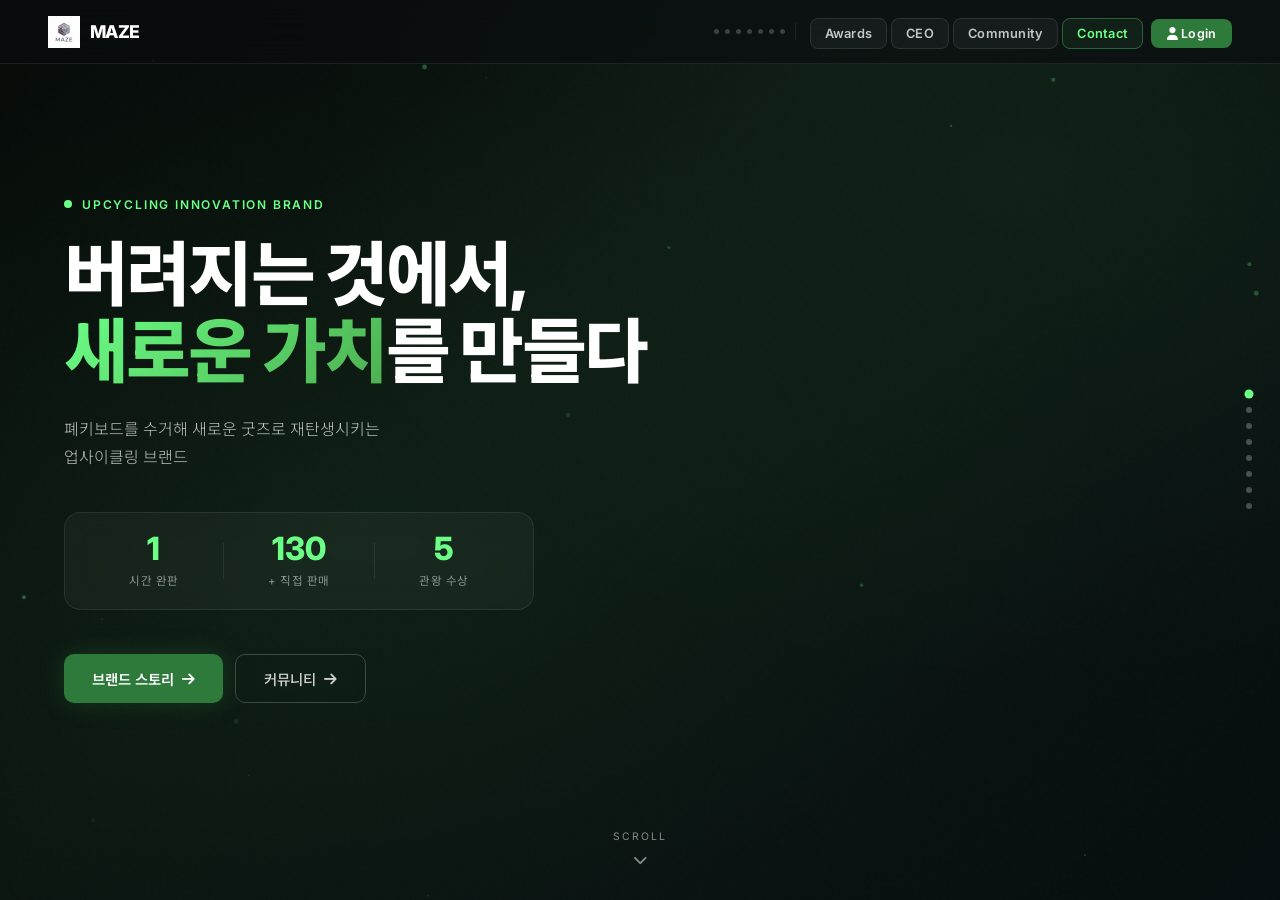
==== index.html @ 9b314247 "Add files via upload" ====
<!DOCTYPE html>
<html lang="ko">
<head>
<meta charset="UTF-8"/>
<meta name="viewport" content="width=device-width, initial-scale=1.0"/>
<title>MAZE — 버려지는 것에서, 새로운 가치를 만들다</title>
<meta name="description" content="폐키보드 업사이클링으로 새로운 가치를 만드는 기업 MAZE"/>
<link href="https://fonts.googleapis.com/css2?family=Inter:wght@200;300;400;500;600;700;800;900&family=Noto+Sans+KR:wght@200;300;400;500;600;700;800&display=swap" rel="stylesheet"/>
<link rel="stylesheet" href="https://cdn.jsdelivr.net/npm/@fortawesome/fontawesome-free@6.4.0/css/all.min.css"/>
<link rel="stylesheet" href="css/style.css"/>
</head>
<body>

<!-- ── NAV ── -->
<nav id="nav">
  <a href="index.html" class="nav-logo">
    <img src="images/logo.png" alt="MAZE"/>
    <span>MAZE</span>
  </a>
  <div class="nav-right">
    <!-- 숨김 슬라이드 도트 (인디케이터만 사용) -->
    <nav class="nav-hidden-slides" aria-label="슬라이드 바로가기">
      <a href="#" data-slide="0" class="nav-dot-link" title="Home"></a>
      <a href="#" data-slide="1" class="nav-dot-link" title="About"></a>
      <a href="#" data-slide="2" class="nav-dot-link" title="Problem"></a>
      <a href="#" data-slide="3" class="nav-dot-link" title="Solution"></a>
      <a href="#" data-slide="4" class="nav-dot-link" title="Products"></a>
      <a href="#" data-slide="5" class="nav-dot-link" title="Projects"></a>
      <a href="#" data-slide="6" class="nav-dot-link" title="Impact"></a>
    </nav>
    <ul class="nav-links" id="navLinks">
      <li><a href="awards.html" class="nav-btn">Awards</a></li>
      <li><a href="about-ceo.html" class="nav-btn">CEO</a></li>
      <li><a href="community.html" class="nav-btn">Community</a></li>
      <li><a href="#" data-slide="7" class="nav-btn nav-btn-contact">Contact</a></li>
      <li><a href="login.html" class="nav-login" id="navLoginBtn"><i class="fas fa-user"></i> <span id="navLoginText">Login</span></a></li>
    </ul>
    <button class="hamburger" id="hamburger" aria-label="메뉴">
      <span></span><span></span><span></span>
    </button>
  </div>
</nav>

<!-- ── SLIDE INDICATOR ── -->
<div class="slide-indicator" id="slideIndicator"></div>

<!-- ── FULLPAGE WRAPPER ── -->
<div id="fullpage">

  <!-- SLIDE 0: HERO -->
  <section class="slide" id="slide-0" data-index="0">
    <div class="slide-bg slide-bg-hero">
      <div class="hero-grain"></div>
      <div class="hero-gradient"></div>
      <canvas id="heroCanvas"></canvas>
    </div>
    <div class="slide-content hero-content">
      <div class="hero-eyebrow" data-anim="fadeUp" data-delay="0">
        <span class="dot-green"></span>
        <span>Upcycling Innovation Brand</span>
      </div>
      <h1 class="hero-title" data-anim="fadeUp" data-delay="150">
        버려지는 것에서,<br/>
        <em>새로운 가치</em>를 만들다
      </h1>
      <p class="hero-sub" data-anim="fadeUp" data-delay="300">
        폐키보드를 수거해 새로운 굿즈로 재탄생시키는<br class="pc-only"/>
        업사이클링 브랜드
      </p>
      <div class="hero-metrics" data-anim="fadeUp" data-delay="450">
        <div class="metric"><strong class="count-num" data-target="1">0</strong><small>시간 완판</small></div>
        <div class="metric-div"></div>
        <div class="metric"><strong class="count-num" data-target="130">0</strong><small>+ 직접 판매</small></div>
        <div class="metric-div"></div>
        <div class="metric"><strong class="count-num" data-target="5">0</strong><small>관왕 수상</small></div>
      </div>
      <div class="hero-cta" data-anim="fadeUp" data-delay="600">
        <button class="btn-primary" onclick="goSlide(1)">브랜드 스토리 <i class="fas fa-arrow-right"></i></button>
        <a href="community.html" class="btn-ghost">커뮤니티 <i class="fas fa-arrow-right"></i></a>
      </div>
    </div>
    <div class="scroll-hint" onclick="goSlide(1)">
      <span>Scroll</span>
      <div class="scroll-arrow"><i class="fas fa-chevron-down"></i></div>
    </div>
  </section>

  <!-- SLIDE 1: ABOUT -->
  <section class="slide" id="slide-1" data-index="1">
    <div class="slide-bg about-bg"></div>
    <div class="slide-content about-layout">
      <div class="about-left" data-anim="slideRight">
        <span class="label-tag">About MAZE</span>
        <h2>업사이클링으로<br/>세상을 바꾸다</h2>
        <p>메이즈는 지역에서 버려지는 자원을 수거하여<br/>
        새로운 제품으로 재탄생시키는 업사이클링 기업입니다.<br/><br/>
        단순한 재활용을 넘어, <strong>아이디어 → 제품 → 판매 → 사회적 가치</strong>로<br/>
        이어지는 순환 구조를 실현합니다.</p>
        <div class="about-tags">
          <span><i class="fas fa-recycle"></i> 업사이클링</span>
          <span><i class="fas fa-leaf"></i> ESG 경영</span>
          <span><i class="fas fa-heart"></i> 사회적 가치</span>
        </div>
        <div class="about-philosophy">
          <i class="fas fa-quote-left"></i>
          <p>"아이디어가 작더라도,<br/>세상에 가치가 있다면 반드시 만들어낸다"</p>
        </div>
      </div>
      <div class="about-right" data-anim="slideLeft">
        <div class="about-journey">
          <div class="journey-step active">
            <div class="js-num">01</div>
            <div class="js-body">
              <h4>수거</h4>
              <p>전북 지역 폐키보드 무상 수거</p>
            </div>
          </div>
          <div class="journey-line"></div>
          <div class="journey-step">
            <div class="js-num">02</div>
            <div class="js-body">
              <h4>업사이클링</h4>
              <p>분해·세척·재조립으로 굿즈 제작</p>
            </div>
          </div>
          <div class="journey-line"></div>
          <div class="journey-step">
            <div class="js-num">03</div>
            <div class="js-body">
              <h4>판매·기부</h4>
              <p>판매 후 수익 일부 사회 환원</p>
            </div>
          </div>
          <div class="journey-line"></div>
          <div class="journey-step">
            <div class="js-num">04</div>
            <div class="js-body">
              <h4>나눔·순환</h4>
              <p>수익의 사회 환원 및 재투자</p>
            </div>
          </div>
        </div>
      </div>
    </div>
  </section>

  <!-- SLIDE 2: PROBLEM -->
  <section class="slide" id="slide-2" data-index="2">
    <div class="slide-bg problem-bg"></div>
    <div class="slide-content problem-layout">
      <div class="problem-header" data-anim="fadeUp">
        <span class="label-tag label-red">Problem</span>
        <h2>우리가 외면했던<br/>전자폐기물 문제</h2>
      </div>
      <div class="problem-cards" data-anim="fadeUp" data-delay="200">
        <div class="prob-card">
          <div class="prob-icon"><i class="fas fa-globe-asia"></i></div>
          <div class="prob-num">
            <span class="count-num" data-target="16" data-suffix="kg">0</span>
          </div>
          <h4>한국 1인당 전자폐기물</h4>
          <p>세계 평균 7.3kg을 <strong>2배 이상</strong> 초과하는 한국의 전자폐기물 배출량</p>
        </div>
        <div class="prob-card">
          <div class="prob-icon"><i class="fas fa-keyboard"></i></div>
          <div class="prob-num">
            <span class="count-num" data-target="95" data-suffix="%">0</span>
          </div>
          <h4>키보드 전량 폐기율</h4>
          <p>일부 키 불량만으로도 <strong>전체 키보드</strong>를 버리는 소비 패턴</p>
        </div>
        <div class="prob-card">
          <div class="prob-icon"><i class="fas fa-layer-group"></i></div>
          <div class="prob-num">
            <span>4+</span>
          </div>
          <h4>복합 소재 분리불가</h4>
          <p>기판·몸체·키캡·스위치 등 <strong>4종 이상 혼합 소재</strong>로 분리배출 불가능</p>
        </div>
        <div class="prob-card">
          <div class="prob-icon"><i class="fas fa-fire"></i></div>
          <div class="prob-num">
            <span>매립·소각</span>
          </div>
          <h4>환경오염 직결</h4>
          <p>일반 쓰레기로 분류된 전자폐기물의 <strong>중금속·유해물질</strong> 방출</p>
        </div>
      </div>
    </div>
  </section>

  <!-- SLIDE 3: SOLUTION -->
  <section class="slide" id="slide-3" data-index="3">
    <div class="slide-bg solution-bg"></div>
    <div class="slide-content solution-layout">
      <div class="sol-left" data-anim="slideRight">
        <span class="label-tag">Solution</span>
        <h2>폐기물을<br/>굿즈로, 가치로</h2>
        <p>MAZE는 버려진 키보드의 스위치(축)를 직접 수거·분해·세척하여<br/>
        <strong>키캡 키링</strong>으로 재탄생시킵니다.<br/><br/>
        누를 때마다 녹색 빛이 들어오는 이 작은 키링 하나에,<br/>
        환경을 생각하는 마음이 담겨 있습니다.</p>
        <div class="sol-flow">
          <div class="sf-step"><i class="fas fa-box-open"></i><span>수거</span></div>
          <div class="sf-arrow"><i class="fas fa-long-arrow-alt-right"></i></div>
          <div class="sf-step"><i class="fas fa-tools"></i><span>가공</span></div>
          <div class="sf-arrow"><i class="fas fa-long-arrow-alt-right"></i></div>
          <div class="sf-step"><i class="fas fa-star"></i><span>제품화</span></div>
          <div class="sf-arrow"><i class="fas fa-long-arrow-alt-right"></i></div>
          <div class="sf-step"><i class="fas fa-heart"></i><span>가치 창출</span></div>
        </div>
      </div>
      <div class="sol-right" data-anim="slideLeft">
        <div class="sol-image-wrap">
          <img src="images/click-to-green.jpg" alt="Click to Green 키캡 키링"/>
          <div class="sol-badge">
            <i class="fas fa-recycle"></i>
            <span>Waste → Value</span>
          </div>
        </div>
      </div>
    </div>
  </section>

  <!-- SLIDE 4: PRODUCTS -->
  <section class="slide" id="slide-4" data-index="4">
    <div class="slide-bg products-bg"></div>
    <div class="slide-content products-layout">
      <div class="prod-header" data-anim="fadeUp">
        <span class="label-tag">Products</span>
        <h2>제품 라인업</h2>
      </div>
      <div class="prod-showcase" data-anim="fadeUp" data-delay="200">
        <div class="prod-main">
          <div class="prod-img-wrap">
            <img src="images/click-to-green.jpg" alt="전북현대 키캡 키링"/>
          </div>
          <div class="prod-info">
            <span class="prod-badge">FLAGSHIP</span>
            <h3>폐키보드 업사이클 키캡 키링</h3>
            <p>전북지역 수거 폐키보드의 스위치를 재활용.<br/>누를 때마다 녹색 LED 발광. 커스터마이징 가능.</p>
            <div class="prod-specs">
              <span><i class="fas fa-check"></i> 실제 폐키보드 소재</span>
              <span><i class="fas fa-check"></i> LED 발광 내장</span>
              <span><i class="fas fa-check"></i> 브랜드 커스텀</span>
            </div>
          </div>
        </div>
        <div class="prod-sub-grid">
          <div class="prod-sub">
            <img src="images/wonrse-keycap.jpg" alt="원광대학교 키캡 키링"/>
            <div class="ps-info">
              <span class="ps-tag">대학 납품</span>
              <h4>원광대 에디션</h4>
              <p>엑스포·페스티벌 답례품</p>
            </div>
          </div>
          <div class="prod-sub coming">
            <div class="coming-icon"><i class="fas fa-plus-circle"></i></div>
            <div class="ps-info">
              <span class="ps-tag ps-dev">준비 중</span>
              <h4>커스텀 굿즈 확장</h4>
              <p>기업·브랜드 맞춤 제작</p>
            </div>
          </div>
        </div>
      </div>
    </div>
  </section>

  <!-- SLIDE 5: PROJECTS -->
  <section class="slide" id="slide-5" data-index="5">
    <div class="slide-bg projects-bg"></div>
    <div class="slide-content projects-layout">
      <div class="proj-left" data-anim="slideRight">
        <span class="label-tag">Projects</span>
        <h2>Green Cycle<br/>Project</h2>
        <p class="proj-collab">전북현대모터스FC × MAZE, 2024</p>
        <p>전주월드컵경기장 팝업스토어 운영.<br/>
        폐키보드를 수거해 전북현대 테마 키캡 키링을 제작,<br/>
        팬과 함께 만든 ESG 프로젝트.</p>
        <div class="proj-results">
          <div class="pr-item">
            <strong>1hr</strong>
            <span>전량 완판</span>
          </div>
          <div class="pr-item">
            <strong>초록우산</strong>
            <span>수익금 전액 기부</span>
          </div>
          <div class="pr-item">
            <strong>Fan+Eco</strong>
            <span>팬 참여형 ESG</span>
          </div>
        </div>
        <div class="proj-news-link">
          <a href="https://www.hyundaimotorgroup.com/ko/news/CONT0000000000208340" target="_blank" rel="noopener noreferrer" class="news-btn">
            <div class="news-btn-icon"><i class="fas fa-newspaper"></i></div>
            <div class="news-btn-text">
              <span class="news-btn-label">현대자동차그룹 공식 뉴스</span>
              <span class="news-btn-title">그린 사이클 프로젝트 보도 자료 →</span>
            </div>
          </a>
        </div>
        <blockquote class="proj-quote">
          "단순 판매를 넘어, 환경·스포츠·지역을 하나로 연결한 순환의 이야기"
        </blockquote>
      </div>
      <div class="proj-right" data-anim="slideLeft">
        <div class="proj-gallery">
          <div class="pg-main">
            <img src="images/green-cycle-poster.jpg" alt="Green Cycle Poster"/>
          </div>
          <div class="pg-sub">
            <img src="images/green-cycle-product.jpg" alt="Green Cycle Product"/>
          </div>
        </div>
      </div>
    </div>
  </section>

  <!-- SLIDE 6: IMPACT -->
  <section class="slide" id="slide-6" data-index="6">
    <div class="slide-bg impact-bg"></div>
    <div class="slide-content impact-layout">
      <div class="impact-header" data-anim="fadeUp">
        <span class="label-tag label-gold">Impact</span>
        <h2>숫자로 증명된<br/>실행력</h2>
      </div>
      <div class="impact-grid" data-anim="fadeUp" data-delay="200">
        <div class="impact-card large">
          <div class="ic-number"><span class="count-num" data-target="1">0</span><sub>hr</sub></div>
          <h4>팝업스토어 완판</h4>
          <p>전주월드컵경기장 오픈 1시간 이내 전량 완판. 강력한 시장 검증.</p>
        </div>
        <div class="impact-card">
          <div class="ic-number"><span class="count-num" data-target="130">0</span><sub>+</sub></div>
          <h4>플리마켓 직판</h4>
          <p>130개 이상 직접 판매로 소비자 반응 검증 완료.</p>
        </div>
        <div class="impact-card">
          <div class="ic-number"><i class="fas fa-child" style="font-size:1.6rem;color:#6bff85"></i></div>
          <h4>초록우산 기부</h4>
          <p>1차 판매 수익금 전액을 초록우산 어린이재단에 기부. 판매 → 나눔 순환 완성.</p>
        </div>
        <div class="impact-card">
          <div class="ic-number"><span class="count-num" data-target="5">0</span><sub>관왕</sub></div>
          <h4>창업 경진대회 수상</h4>
          <p>전북도지사상·AI대상 등 5개 경진대회 수상. 실질적으로 검증된 실행력.</p>
        </div>
        <div class="impact-card wide">
          <div class="ic-number"><i class="fas fa-seedling" style="font-size:1.8rem;color:#6bff85"></i></div>
          <h4>초록우산 기부 완료</h4>
          <p>전북현대 그린 사이클 1차 판매 수익금 전액을 초록우산 어린이재단에 기부. 판매에서 나눔까지 이어지는 순환 완성.</p>
        </div>
      </div>
      <div class="impact-more" data-anim="fadeUp" data-delay="400">
        <a href="awards.html" class="btn-outline-green">전체 수상 내역 보기 <i class="fas fa-arrow-right"></i></a>
      </div>
    </div>
  </section>

  <!-- SLIDE 7: CONTACT -->
  <section class="slide" id="slide-7" data-index="7">
    <div class="slide-bg contact-bg"></div>
    <div class="slide-content contact-layout">
      <div class="contact-left" data-anim="slideRight">
        <span class="label-tag">Contact</span>
        <h2>함께<br/>만들어요</h2>
        <p>협업·제작·납품·투자 문의<br/>모두 환영합니다</p>
        <div class="contact-links">
          <a href="https://www.instagram.com/dydgus_.0802" target="_blank" class="cl-item">
            <i class="fab fa-instagram"></i>
            <span>@dydgus_.0802</span>
          </a>
          <div class="cl-item">
            <i class="fas fa-box"></i>
            <span>기업·기관·대학 납품</span>
          </div>
          <div class="cl-item">
            <i class="fas fa-handshake"></i>
            <span>브랜드 콜라보·ESG 프로젝트</span>
          </div>
        </div>
      </div>
      <div class="contact-right" data-anim="slideLeft">
        <form class="contact-form" id="contactForm">
          <div class="cf-group">
            <input type="text" id="cfName" placeholder=" " required/>
            <label for="cfName">이름 *</label>
          </div>
          <div class="cf-group">
            <input type="tel" id="cfPhone" placeholder=" " required/>
            <label for="cfPhone">연락처 *</label>
          </div>
          <div class="cf-group">
            <select id="cfType">
              <option value="">문의 유형 선택</option>
              <option>협업 제안</option>
              <option>납품/제작 문의</option>
              <option>커스텀 주문</option>
              <option>투자/파트너십</option>
              <option>기타</option>
            </select>
          </div>
          <div class="cf-group">
            <textarea id="cfMsg" rows="4" placeholder=" " required></textarea>
            <label for="cfMsg">문의 내용 *</label>
          </div>
          <button type="submit" class="btn-primary w-full">
            <i class="fas fa-paper-plane"></i> 문의 보내기
          </button>
          <div id="cfResult"></div>
        </form>
      </div>
    </div>
    <footer class="slide-footer">
      <span>© 2025 MAZE. All rights reserved.</span>
      <div class="footer-nav">
        <a href="awards.html">Awards</a>
        <a href="about-ceo.html">CEO</a>
        <a href="community.html">Community</a>
      </div>
    </footer>
  </section>

</div><!-- /fullpage -->

<!-- ── MOBILE MENU OVERLAY ── -->
<div class="mobile-menu-overlay" id="mobileOverlay">
  <button class="overlay-close" id="overlayClose"><i class="fas fa-times"></i></button>
  <ul>
    <!-- 간단 슬라이드 이동 (Mobile 전용, 작은 폰트) -->
    <li class="mob-slide-group">
      <a href="#" data-slide="0" class="mob-slide-link">Home</a>
      <a href="#" data-slide="1" class="mob-slide-link">About</a>
      <a href="#" data-slide="2" class="mob-slide-link">Problem</a>
      <a href="#" data-slide="3" class="mob-slide-link">Solution</a>
      <a href="#" data-slide="4" class="mob-slide-link">Products</a>
      <a href="#" data-slide="5" class="mob-slide-link">Projects</a>
      <a href="#" data-slide="6" class="mob-slide-link">Impact</a>
    </li>
    <li class="mob-divider"></li>
    <li><a href="awards.html">Awards</a></li>
    <li><a href="about-ceo.html">CEO</a></li>
    <li><a href="community.html">Community</a></li>
    <li><a href="#" data-slide="7">Contact</a></li>
    <li><a href="login.html" class="mob-login"><i class="fas fa-user"></i> <span id="mobLoginText">Login</span></a></li>
  </ul>
</div>

<script src="js/main.js"></script>
</body>
</html>
---- css/style.css ----
/* ============================================================
   MAZE — Global Stylesheet  (Fullpage + Premium Design)
   ============================================================ */

/* ── RESET ── */
*,*::before,*::after{box-sizing:border-box;margin:0;padding:0}
html,body{width:100%;height:100%;overflow:hidden}
body{font-family:'Inter','Noto Sans KR',sans-serif;background:#0a0c0f;color:#fff;-webkit-font-smoothing:antialiased}
img{max-width:100%;height:auto;display:block}
a{text-decoration:none;color:inherit}
ul{list-style:none}
button{cursor:pointer;font-family:inherit;border:none;background:none}
input,select,textarea{font-family:inherit}
::-webkit-scrollbar{width:4px}
::-webkit-scrollbar-thumb{background:#2d7a3a;border-radius:2px}

/* ── CSS VARIABLES ── */
:root{
  --g1:#2d7a3a;
  --g2:#4caf50;
  --gn:#6bff85;
  --dark:#0a0c0f;
  --dark2:#111318;
  --dark3:#161a22;
  --border:rgba(255,255,255,0.08);
  --text-dim:rgba(255,255,255,0.5);
  --text-mid:rgba(255,255,255,0.75);
  --easing:cubic-bezier(0.77,0,0.175,1);
  --ease-out:cubic-bezier(0.16,1,0.3,1);
}

/* ============================================================
   FULLPAGE SYSTEM
   ============================================================ */
#fullpage{
  width:100%;
  height:100vh;
  overflow-y:scroll;
  overflow-x:hidden;
  scroll-snap-type:y mandatory;
  -webkit-overflow-scrolling:touch;
}

/* 모바일에서는 스냅 해제 */
@media(max-width:768px){
  html,body{overflow:auto}
  #fullpage{
    overflow-y:auto;
    scroll-snap-type:none;
    height:auto;
  }
}

.slide{
  position:relative;
  width:100%;
  height:100vh;
  min-height:600px;
  display:flex;
  align-items:center;
  justify-content:center;
  overflow:hidden;
  scroll-snap-align:start;
  scroll-snap-stop:always;
}

@media(max-width:768px){
  .slide{
    height:auto;
    min-height:100vh;
    scroll-snap-align:none;
    padding:100px 0 60px;
  }
}

/* ── SLIDE BG ── */
.slide-bg{position:absolute;inset:0;z-index:0}
.slide-bg-hero{background:linear-gradient(135deg,#050a07 0%,#0a1410 40%,#060d10 100%)}
.about-bg{background:linear-gradient(160deg,#080b08 0%,#0d1610 60%,#080c10 100%)}
.problem-bg{background:linear-gradient(140deg,#0c0808 0%,#0f0c0c 50%,#0a0808 100%)}
.solution-bg{background:linear-gradient(150deg,#050f08 0%,#0a1a10 60%,#070f0c 100%)}
.products-bg{background:linear-gradient(135deg,#080c10 0%,#0d1218 60%,#080c10 100%)}
.projects-bg{background:linear-gradient(145deg,#060a06 0%,#0a1208 50%,#060a0e 100%)}
.impact-bg{background:linear-gradient(135deg,#080808 0%,#0f100a 50%,#080808 100%)}
.contact-bg{background:linear-gradient(150deg,#050808 0%,#080d0a 50%,#050808 100%)}

/* ── SLIDE CONTENT ── */
.slide-content{
  position:relative;
  z-index:2;
  width:100%;
  max-width:1280px;
  padding:0 64px;
  margin:0 auto;
}

@media(max-width:1024px){.slide-content{padding:0 40px}}
@media(max-width:768px){.slide-content{padding:0 24px}}

/* ============================================================
   NAV
   ============================================================ */
#nav{
  position:fixed;top:0;left:0;right:0;z-index:1000;
  height:64px;
  display:flex;align-items:center;justify-content:space-between;
  padding:0 48px;
  background:rgba(10,12,15,0.6);
  backdrop-filter:blur(20px);
  border-bottom:1px solid var(--border);
  transition:background .3s ease;
}
#nav.scrolled{background:rgba(10,12,15,0.92)}

.nav-logo{
  display:flex;align-items:center;gap:10px;
  font-size:1.1rem;font-weight:800;letter-spacing:-0.03em;color:#fff;
  flex-shrink:0;
}
.nav-logo img{width:32px;height:32px;object-fit:contain}

.nav-right{display:flex;align-items:center;gap:10px}

/* ── 숨김 슬라이드 도트 네비 (Home~Impact) ── */
.nav-hidden-slides{
  display:flex;align-items:center;gap:6px;
  padding:6px 10px;
  border-right:1px solid rgba(255,255,255,0.08);
  margin-right:4px;
}
.nav-dot-link{
  display:block;width:5px;height:5px;
  border-radius:50%;
  background:rgba(255,255,255,0.2);
  transition:background .25s,transform .25s;
  flex-shrink:0;
}
.nav-dot-link:hover{background:rgba(107,255,133,0.7);transform:scale(1.5)}
.nav-dot-link.active{background:#6bff85;transform:scale(1.4)}

/* ── 메인 네비 링크 리스트 ── */
.nav-links{
  display:flex;align-items:center;gap:4px;
}
.nav-links li a{
  font-size:0.78rem;font-weight:500;color:var(--text-dim);
  padding:6px 12px;border-radius:6px;
  transition:color .2s,background .2s;
  white-space:nowrap;letter-spacing:0.01em;
}
.nav-links li a:hover,.nav-links li a.active{color:#fff;background:rgba(255,255,255,0.06)}

/* ── Awards · CEO · Community · Contact 주요 버튼 ── */
.nav-links li a.nav-btn{
  font-size:0.8rem;font-weight:600;
  color:rgba(255,255,255,0.75);
  padding:7px 14px;
  border:1px solid rgba(255,255,255,0.1);
  border-radius:8px;
  background:rgba(255,255,255,0.04);
  transition:color .2s,background .2s,border-color .2s,box-shadow .2s;
  letter-spacing:0.02em;
}
.nav-links li a.nav-btn:hover{
  color:#fff;
  background:rgba(255,255,255,0.09);
  border-color:rgba(255,255,255,0.22);
  box-shadow:0 2px 12px rgba(0,0,0,0.3);
}
.nav-links li a.nav-btn.active{
  color:#6bff85;
  border-color:rgba(107,255,133,0.35);
  background:rgba(107,255,133,0.07);
}
/* Contact는 강조색 */
.nav-links li a.nav-btn-contact{
  color:#6bff85;
  border-color:rgba(107,255,133,0.3);
  background:rgba(107,255,133,0.06);
}
.nav-links li a.nav-btn-contact:hover{
  background:rgba(107,255,133,0.14);
  border-color:rgba(107,255,133,0.55);
  box-shadow:0 0 16px rgba(107,255,133,0.15);
}

/* ── Login 버튼 ── */
.nav-links li a.nav-login{
  background:var(--g1);color:#fff;font-weight:600;
  padding:7px 16px;border-radius:8px;margin-left:4px;
  border:none;
}
.nav-links li a.nav-login:hover{background:#246130;box-shadow:0 4px 14px rgba(45,122,58,0.4)}

.hamburger{
  display:none;flex-direction:column;gap:5px;padding:8px;
}
.hamburger span{display:block;width:22px;height:1.5px;background:#fff;border-radius:2px;transition:.3s}

@media(max-width:1100px){
  .nav-links{display:none}
  .nav-hidden-slides{display:none}
  .hamburger{display:flex}
  #nav{padding:0 24px}
}

/* ── MOBILE OVERLAY ── */
.mobile-menu-overlay{
  position:fixed;inset:0;z-index:2000;
  background:rgba(10,12,15,0.98);
  backdrop-filter:blur(24px);
  display:flex;align-items:center;justify-content:center;
  opacity:0;pointer-events:none;
  transition:opacity .4s var(--ease-out);
}
.mobile-menu-overlay.open{opacity:1;pointer-events:all}
.mobile-menu-overlay ul{display:flex;flex-direction:column;gap:6px;text-align:center}

/* 주요 메뉴 항목 (Awards/CEO/Community/Contact) */
.mobile-menu-overlay li a{
  font-size:1.35rem;font-weight:700;color:var(--text-mid);
  padding:12px 40px;border-radius:12px;display:block;
  transition:color .2s,background .2s;
}
.mobile-menu-overlay li a:hover{color:#fff;background:rgba(255,255,255,0.06)}
.mobile-menu-overlay .mob-login{color:var(--gn)!important}

/* 숨김 슬라이드 그룹 (Home~Impact, 작게 평소형) */
.mob-slide-group{
  display:flex!important;
  flex-direction:row!important;
  flex-wrap:wrap;
  gap:6px;
  justify-content:center;
  padding:10px 20px;
  border-bottom:1px solid rgba(255,255,255,0.07);
  margin-bottom:4px;
}
.mob-slide-link{
  font-size:0.72rem!important;
  font-weight:500!important;
  color:rgba(255,255,255,0.35)!important;
  padding:5px 12px!important;
  border-radius:100px!important;
  border:1px solid rgba(255,255,255,0.08)!important;
  background:rgba(255,255,255,0.03)!important;
  transition:color .2s,background .2s!important;
}
.mob-slide-link:hover,.mob-slide-link.active{
  color:rgba(255,255,255,0.7)!important;
  background:rgba(255,255,255,0.07)!important;
}
.mob-divider{
  height:1px;
  background:rgba(255,255,255,0.06);
  margin:4px 20px;
}
.overlay-close{
  position:absolute;top:24px;right:24px;
  color:#fff;font-size:1.4rem;opacity:0.6;
}
.overlay-close:hover{opacity:1}

/* ============================================================
   SLIDE INDICATOR
   ============================================================ */
.slide-indicator{
  position:fixed;right:28px;top:50%;transform:translateY(-50%);
  z-index:500;
  display:flex;flex-direction:column;gap:10px;
}
.si-dot{
  width:6px;height:6px;border-radius:50%;
  background:rgba(255,255,255,0.25);
  cursor:pointer;
  transition:background .3s,transform .3s;
}
.si-dot.active{background:var(--gn);transform:scale(1.5)}

@media(max-width:768px){.slide-indicator{display:none}}

/* ============================================================
   COMMON COMPONENTS
   ============================================================ */
.label-tag{
  display:inline-block;
  font-size:0.68rem;font-weight:700;letter-spacing:0.2em;text-transform:uppercase;
  color:var(--gn);
  border:1px solid rgba(107,255,133,0.3);
  padding:5px 14px;border-radius:100px;
  margin-bottom:20px;
}
.label-red{color:#ff6b6b;border-color:rgba(255,107,107,0.3)}
.label-gold{color:#fbbf24;border-color:rgba(251,191,36,0.3)}

.btn-primary{
  display:inline-flex;align-items:center;gap:8px;
  background:var(--g1);color:#fff;
  padding:14px 28px;border-radius:10px;
  font-weight:600;font-size:0.9rem;
  transition:background .3s,transform .3s,box-shadow .3s;
  box-shadow:0 0 24px rgba(45,122,58,0.3);
}
.btn-primary:hover{background:#246130;transform:translateY(-2px);box-shadow:0 8px 32px rgba(45,122,58,0.4)}

.btn-ghost{
  display:inline-flex;align-items:center;gap:8px;
  border:1px solid rgba(255,255,255,0.2);color:rgba(255,255,255,0.8);
  padding:13px 28px;border-radius:10px;
  font-weight:500;font-size:0.9rem;
  transition:border-color .3s,color .3s,transform .3s;
  backdrop-filter:blur(4px);
}
.btn-ghost:hover{border-color:var(--gn);color:var(--gn);transform:translateY(-2px)}

.btn-outline-green{
  display:inline-flex;align-items:center;gap:8px;
  border:1px solid var(--g1);color:var(--gn);
  padding:12px 24px;border-radius:10px;
  font-weight:600;font-size:0.85rem;
  transition:background .3s,transform .3s;
}
.btn-outline-green:hover{background:rgba(45,122,58,0.15);transform:translateY(-2px)}

.w-full{width:100%;justify-content:center}

/* ── ANIMATION CLASSES ── */
[data-anim]{opacity:0;transition:opacity .8s var(--ease-out),transform .8s var(--ease-out)}
[data-anim="fadeUp"]{transform:translateY(40px)}
[data-anim="slideRight"]{transform:translateX(-50px)}
[data-anim="slideLeft"]{transform:translateX(50px)}
[data-anim].animated{opacity:1;transform:none}

.pc-only{display:none}
@media(min-width:769px){.pc-only{display:inline}}

/* ============================================================
   SLIDE 0 — HERO
   ============================================================ */
#heroCanvas{position:absolute;inset:0;width:100%;height:100%;opacity:0.5}
.hero-grain{
  position:absolute;inset:0;
  background-image:url("data:image/svg+xml,%3Csvg viewBox='0 0 256 256' xmlns='http://www.w3.org/2000/svg'%3E%3Cfilter id='noise'%3E%3CfeTurbulence type='fractalNoise' baseFrequency='0.9' numOctaves='4' stitchTiles='stitch'/%3E%3C/filter%3E%3Crect width='100%25' height='100%25' filter='url(%23noise)' opacity='0.04'/%3E%3C/svg%3E");
  opacity:0.4;pointer-events:none;
}
.hero-gradient{
  position:absolute;inset:0;
  background:radial-gradient(ellipse at 30% 60%,rgba(45,122,58,0.12) 0%,transparent 60%),
             radial-gradient(ellipse at 80% 20%,rgba(107,255,133,0.06) 0%,transparent 50%);
}

.hero-content{
  display:flex;flex-direction:column;
  align-items:flex-start;
  padding-top:0;
}

.hero-eyebrow{
  display:flex;align-items:center;gap:10px;
  font-size:0.75rem;font-weight:600;letter-spacing:0.15em;text-transform:uppercase;
  color:var(--gn);margin-bottom:24px;
}
.dot-green{
  width:8px;height:8px;border-radius:50%;background:var(--gn);
  animation:pulse 2s ease infinite;
}
@keyframes pulse{0%,100%{box-shadow:0 0 0 0 rgba(107,255,133,0.5)}50%{box-shadow:0 0 0 8px rgba(107,255,133,0)}}

.hero-title{
  font-size:clamp(2.8rem,5.5vw,5rem);
  font-weight:800;
  line-height:1.1;
  letter-spacing:-0.04em;
  margin-bottom:24px;
  color:#fff;
}
.hero-title em{
  font-style:normal;
  background:linear-gradient(135deg,#6bff85,#4caf50);
  -webkit-background-clip:text;-webkit-text-fill-color:transparent;background-clip:text;
}

.hero-sub{
  font-size:1rem;color:var(--text-mid);
  line-height:1.8;margin-bottom:40px;
  font-weight:300;
}

.hero-metrics{
  display:flex;align-items:center;gap:0;
  margin-bottom:44px;
  background:rgba(255,255,255,0.04);
  border:1px solid var(--border);
  border-radius:16px;padding:20px 36px;
  backdrop-filter:blur(12px);
  flex-wrap:wrap;gap:16px;
}
.metric{text-align:center;padding:0 28px}
.metric strong{
  display:block;font-size:2rem;font-weight:800;
  color:var(--gn);line-height:1;margin-bottom:4px;
}
.metric small{font-size:0.72rem;color:var(--text-dim);letter-spacing:0.05em}
.metric-div{width:1px;height:36px;background:var(--border)}

.hero-cta{display:flex;gap:12px;flex-wrap:wrap}

.scroll-hint{
  position:absolute;bottom:32px;left:50%;transform:translateX(-50%);
  text-align:center;cursor:pointer;
  color:var(--text-dim);
  animation:scrollFloat 2.5s ease-in-out infinite;
}
.scroll-hint span{font-size:0.65rem;letter-spacing:0.2em;text-transform:uppercase;display:block;margin-bottom:8px}
.scroll-arrow{font-size:0.9rem}
@keyframes scrollFloat{0%,100%{transform:translateX(-50%) translateY(0);opacity:0.5}50%{transform:translateX(-50%) translateY(8px);opacity:1}}

/* ============================================================
   SLIDE 1 — ABOUT
   ============================================================ */
.about-layout{
  display:grid;grid-template-columns:1fr 1fr;
  gap:80px;align-items:center;
}
.about-left h2{
  font-size:clamp(2rem,3.5vw,3.2rem);
  font-weight:800;line-height:1.15;letter-spacing:-0.03em;
  margin-bottom:20px;
}
.about-left p{font-size:0.95rem;color:var(--text-mid);line-height:1.85;margin-bottom:28px}
.about-tags{display:flex;gap:10px;flex-wrap:wrap;margin-bottom:28px}
.about-tags span{
  display:inline-flex;align-items:center;gap:6px;
  font-size:0.78rem;font-weight:600;
  padding:7px 16px;border-radius:100px;
  border:1px solid rgba(107,255,133,0.2);
  color:var(--gn);
}
.about-philosophy{
  border-left:2px solid var(--g1);
  padding:16px 20px;background:rgba(45,122,58,0.07);
  border-radius:0 10px 10px 0;
}
.about-philosophy i{color:var(--gn);margin-bottom:8px;opacity:0.6;font-size:1rem}
.about-philosophy p{font-size:0.88rem;color:var(--text-mid);line-height:1.7;font-style:italic}

/* 여정 */
.about-journey{display:flex;flex-direction:column;gap:0}
.journey-step{
  display:flex;gap:20px;align-items:flex-start;
  padding:20px 24px;border-radius:12px;
  transition:.3s;
}
.journey-step.active{background:rgba(45,122,58,0.12);border:1px solid rgba(107,255,133,0.15)}
.js-num{
  font-size:1.5rem;font-weight:800;color:rgba(107,255,133,0.3);
  min-width:40px;line-height:1;
}
.journey-step.active .js-num{color:var(--gn)}
.js-body h4{font-size:0.95rem;font-weight:700;margin-bottom:4px}
.js-body p{font-size:0.82rem;color:var(--text-dim)}
.journey-line{width:1px;height:16px;background:var(--border);margin-left:38px}

/* ============================================================
   SLIDE 2 — PROBLEM
   ============================================================ */
.problem-layout{
  display:flex;flex-direction:column;align-items:center;
  gap:48px;
}
.problem-header{text-align:center}
.problem-header h2{
  font-size:clamp(2rem,3.5vw,3rem);font-weight:800;
  line-height:1.2;letter-spacing:-0.03em;
}
.problem-cards{
  display:grid;grid-template-columns:repeat(4,1fr);gap:20px;
  width:100%;
}
.prob-card{
  background:rgba(255,255,255,0.03);
  border:1px solid rgba(255,107,107,0.12);
  border-radius:16px;padding:28px 22px;
  transition:transform .3s,background .3s,border-color .3s;
  position:relative;overflow:hidden;
}
.prob-card::before{
  content:'';position:absolute;top:0;left:0;right:0;height:2px;
  background:linear-gradient(90deg,#ff6b6b,#ff9a9a);
  opacity:0;transition:opacity .3s;
}
.prob-card:hover{transform:translateY(-6px);background:rgba(255,107,107,0.05);border-color:rgba(255,107,107,0.25)}
.prob-card:hover::before{opacity:1}
.prob-icon{font-size:1.4rem;color:#ff6b6b;margin-bottom:14px}
.prob-num{font-size:2rem;font-weight:800;color:#ff6b6b;margin-bottom:12px;line-height:1}
.prob-card h4{font-size:0.88rem;font-weight:700;margin-bottom:8px}
.prob-card p{font-size:0.78rem;color:var(--text-dim);line-height:1.65}
.prob-card strong{color:#ff9a9a}

/* ============================================================
   SLIDE 3 — SOLUTION
   ============================================================ */
.solution-layout{
  display:grid;grid-template-columns:1fr 1fr;
  gap:80px;align-items:center;
}
.sol-left h2{
  font-size:clamp(2rem,3.5vw,3.2rem);font-weight:800;
  line-height:1.15;letter-spacing:-0.03em;margin-bottom:20px;
}
.sol-left p{font-size:0.95rem;color:var(--text-mid);line-height:1.85;margin-bottom:36px}

.sol-flow{display:flex;align-items:center;gap:8px;flex-wrap:wrap}
.sf-step{
  display:flex;flex-direction:column;align-items:center;gap:6px;
  background:rgba(45,122,58,0.1);border:1px solid rgba(107,255,133,0.15);
  border-radius:10px;padding:12px 16px;
}
.sf-step i{font-size:1rem;color:var(--gn)}
.sf-step span{font-size:0.7rem;font-weight:600;color:var(--text-mid);white-space:nowrap}
.sf-arrow{color:rgba(107,255,133,0.3);font-size:0.8rem}

.sol-image-wrap{position:relative;border-radius:20px;overflow:hidden;box-shadow:0 24px 64px rgba(0,0,0,0.5)}
.sol-image-wrap img{width:100%;height:520px;object-fit:cover}
.sol-badge{
  position:absolute;bottom:20px;left:20px;
  display:inline-flex;align-items:center;gap:8px;
  background:var(--g1);color:#fff;
  padding:10px 18px;border-radius:100px;
  font-size:0.8rem;font-weight:700;
  box-shadow:0 8px 24px rgba(45,122,58,0.4);
}

/* ============================================================
   SLIDE 4 — PRODUCTS
   ============================================================ */
.products-layout{
  display:flex;flex-direction:column;gap:40px;
}
.prod-header{text-align:center}
.prod-header h2{font-size:clamp(1.8rem,3vw,2.8rem);font-weight:800;letter-spacing:-0.03em}

.prod-showcase{
  display:grid;grid-template-columns:1.3fr 1fr;gap:28px;align-items:start;
}
.prod-main{
  background:rgba(255,255,255,0.03);border:1px solid var(--border);
  border-radius:20px;overflow:hidden;
}
.prod-img-wrap img{width:100%;height:280px;object-fit:cover}
.prod-info{padding:28px}
.prod-badge{
  display:inline-block;
  font-size:0.65rem;font-weight:700;letter-spacing:0.15em;
  background:var(--g1);color:#fff;
  padding:4px 12px;border-radius:100px;margin-bottom:12px;
}
.prod-info h3{font-size:1.1rem;font-weight:700;margin-bottom:10px}
.prod-info p{font-size:0.85rem;color:var(--text-dim);line-height:1.7;margin-bottom:16px}
.prod-specs{display:flex;flex-direction:column;gap:6px}
.prod-specs span{font-size:0.78rem;color:var(--text-mid);display:flex;align-items:center;gap:8px}
.prod-specs i{color:var(--gn);font-size:0.72rem}

.prod-sub-grid{display:flex;flex-direction:column;gap:20px}
.prod-sub{
  background:rgba(255,255,255,0.03);border:1px solid var(--border);
  border-radius:16px;overflow:hidden;display:flex;
  transition:transform .3s,border-color .3s;
}
.prod-sub:hover{transform:translateY(-3px);border-color:rgba(107,255,133,0.2)}
.prod-sub img{width:100px;height:90px;object-fit:cover;flex-shrink:0}
.prod-sub.coming{align-items:center;padding:20px}
.coming-icon{
  width:60px;height:60px;background:rgba(255,255,255,0.04);
  border-radius:12px;display:flex;align-items:center;justify-content:center;
  font-size:1.4rem;color:rgba(255,255,255,0.3);flex-shrink:0;margin-right:16px;
}
.ps-info{padding:14px 16px;display:flex;flex-direction:column;justify-content:center;gap:4px}
.ps-tag{
  font-size:0.65rem;font-weight:700;letter-spacing:0.1em;
  background:rgba(45,122,58,0.15);color:var(--gn);
  padding:3px 8px;border-radius:100px;display:inline-block;width:fit-content;
}
.ps-tag.ps-dev{background:rgba(251,191,36,0.1);color:#fbbf24}
.ps-info h4{font-size:0.88rem;font-weight:700}
.ps-info p{font-size:0.75rem;color:var(--text-dim)}

/* ============================================================
   SLIDE 5 — PROJECTS
   ============================================================ */
.projects-layout{
  display:grid;grid-template-columns:1fr 1fr;
  gap:80px;align-items:center;
}
.proj-left h2{
  font-size:clamp(2rem,3.5vw,3.5rem);font-weight:800;
  line-height:1.1;letter-spacing:-0.04em;margin-bottom:8px;
}
.proj-collab{font-size:0.78rem;color:var(--gn);font-weight:600;letter-spacing:0.08em;margin-bottom:16px}
.proj-left p{font-size:0.92rem;color:var(--text-mid);line-height:1.8;margin-bottom:28px}

.proj-results{display:flex;gap:20px;margin-bottom:28px;flex-wrap:wrap}
.pr-item{
  background:rgba(45,122,58,0.1);border:1px solid rgba(107,255,133,0.15);
  border-radius:12px;padding:16px 20px;text-align:center;
  flex:1;min-width:80px;
}
.pr-item strong{display:block;font-size:1.2rem;font-weight:800;color:var(--gn);margin-bottom:4px}
.pr-item span{font-size:0.72rem;color:var(--text-dim)}

/* ── 뉴스 링크 버튼 ── */
.proj-news-link{margin-bottom:20px}
.news-btn{
  display:inline-flex;align-items:center;gap:14px;
  background:rgba(255,255,255,0.04);
  border:1px solid rgba(255,255,255,0.1);
  border-radius:12px;padding:14px 18px;
  transition:background .25s,border-color .25s,transform .25s;
  width:100%;
}
.news-btn:hover{
  background:rgba(255,255,255,0.08);
  border-color:rgba(107,255,133,0.25);
  transform:translateX(4px);
}
.news-btn-icon{
  width:40px;height:40px;border-radius:10px;
  background:rgba(45,122,58,0.2);border:1px solid rgba(107,255,133,0.2);
  display:flex;align-items:center;justify-content:center;
  color:var(--gn);font-size:1rem;flex-shrink:0;
}
.news-btn-text{display:flex;flex-direction:column;gap:2px}
.news-btn-label{font-size:0.65rem;font-weight:700;letter-spacing:0.1em;text-transform:uppercase;color:var(--text-dim)}
.news-btn-title{font-size:0.85rem;font-weight:600;color:#fff}

.proj-quote{
  border-left:2px solid rgba(107,255,133,0.3);
  padding-left:16px;
  font-size:0.85rem;color:var(--text-mid);
  line-height:1.7;font-style:italic;
}

.proj-gallery{display:flex;flex-direction:column;gap:16px}
.pg-main{border-radius:16px;overflow:hidden;box-shadow:0 16px 48px rgba(0,0,0,0.4)}
.pg-main img{width:100%;height:280px;object-fit:cover}
.pg-sub{border-radius:12px;overflow:hidden;box-shadow:0 8px 24px rgba(0,0,0,0.3)}
.pg-sub img{width:100%;height:180px;object-fit:cover}

/* ============================================================
   SLIDE 6 — IMPACT
   ============================================================ */
.impact-layout{
  display:flex;flex-direction:column;gap:40px;
}
.impact-header{text-align:center}
.impact-header h2{font-size:clamp(1.8rem,3vw,2.8rem);font-weight:800;letter-spacing:-0.03em}

.impact-grid{
  display:grid;
  grid-template-columns:repeat(4,1fr);
  grid-template-rows:auto auto;
  gap:16px;
}
.impact-card{
  background:rgba(255,255,255,0.03);border:1px solid var(--border);
  border-radius:16px;padding:24px;
  transition:transform .3s,background .3s,border-color .3s;
  position:relative;overflow:hidden;
}
.impact-card::after{
  content:'';position:absolute;inset:0;border-radius:16px;
  background:linear-gradient(135deg,rgba(107,255,133,0.05),transparent);
  opacity:0;transition:opacity .3s;
}
.impact-card:hover{transform:translateY(-4px);background:rgba(107,255,133,0.05);border-color:rgba(107,255,133,0.2)}
.impact-card:hover::after{opacity:1}
.impact-card.large{grid-column:span 2}
.impact-card.wide{grid-column:span 2}

.ic-number{
  font-size:2.2rem;font-weight:800;color:var(--gn);
  line-height:1;margin-bottom:12px;
  display:flex;align-items:baseline;gap:4px;
}
.ic-number sub{font-size:0.9rem;font-weight:700;color:rgba(107,255,133,0.6)}
.impact-card h4{font-size:0.9rem;font-weight:700;margin-bottom:8px}
.impact-card p{font-size:0.8rem;color:var(--text-dim);line-height:1.65}

.impact-more{text-align:center}

/* ============================================================
   SLIDE 7 — CONTACT
   ============================================================ */
.contact-layout{
  display:grid;grid-template-columns:1fr 1.2fr;
  gap:80px;align-items:start;
  margin-top:-20px;
}
.contact-left h2{
  font-size:clamp(2rem,3.5vw,3.5rem);font-weight:800;
  line-height:1.1;letter-spacing:-0.04em;margin-bottom:16px;
}
.contact-left>p{font-size:0.95rem;color:var(--text-mid);line-height:1.7;margin-bottom:32px}
.contact-links{display:flex;flex-direction:column;gap:16px}
.cl-item{
  display:flex;align-items:center;gap:14px;
  font-size:0.9rem;color:var(--text-mid);
  transition:color .2s;
}
.cl-item:hover{color:#fff}
.cl-item i{
  width:40px;height:40px;border-radius:10px;
  background:rgba(255,255,255,0.05);border:1px solid var(--border);
  display:flex;align-items:center;justify-content:center;
  font-size:1rem;flex-shrink:0;
  transition:background .2s,border-color .2s;
}
.cl-item:hover i{background:rgba(45,122,58,0.2);border-color:rgba(107,255,133,0.2)}

/* FORM */
.contact-form{display:flex;flex-direction:column;gap:16px}
.cf-group{position:relative}
.cf-group input,
.cf-group textarea,
.cf-group select{
  width:100%;
  background:rgba(255,255,255,0.04);
  border:1px solid rgba(255,255,255,0.1);
  border-radius:10px;
  color:#fff;
  padding:16px;
  font-size:0.9rem;
  transition:border-color .2s,background .2s;
  outline:none;
  resize:vertical;
}
.cf-group select option{background:#111318;color:#fff}
.cf-group input:focus,
.cf-group textarea:focus{
  border-color:rgba(107,255,133,0.4);
  background:rgba(255,255,255,0.06);
}
.cf-group label{
  position:absolute;top:16px;left:16px;
  font-size:0.85rem;color:var(--text-dim);
  transition:.2s;pointer-events:none;
}
.cf-group input:not(:placeholder-shown) ~ label,
.cf-group textarea:not(:placeholder-shown) ~ label,
.cf-group input:focus ~ label,
.cf-group textarea:focus ~ label{
  top:6px;font-size:0.68rem;color:var(--gn);
}
.cf-group input,.cf-group textarea{padding-top:22px}
#cfResult{font-size:0.85rem;text-align:center;padding:12px;border-radius:8px}
.cf-success{background:rgba(45,122,58,0.15);color:var(--gn);border:1px solid rgba(107,255,133,0.2)}
.cf-error{background:rgba(239,68,68,0.1);color:#ff6b6b;border:1px solid rgba(239,68,68,0.2)}

/* FOOTER */
.slide-footer{
  position:absolute;bottom:0;left:0;right:0;
  padding:16px 64px;
  display:flex;justify-content:space-between;align-items:center;
  border-top:1px solid var(--border);
  font-size:0.75rem;color:var(--text-dim);
}
.footer-nav{display:flex;gap:20px}
.footer-nav a{color:var(--text-dim);transition:color .2s}
.footer-nav a:hover{color:#fff}

@media(max-width:768px){.slide-footer{padding:16px 24px;flex-direction:column;gap:8px;text-align:center}}

/* ============================================================
   RESPONSIVE — TABLET / MOBILE
   ============================================================ */
@media(max-width:1024px){
  .about-layout,.solution-layout,.projects-layout,.contact-layout{
    grid-template-columns:1fr;gap:40px;
  }
  .sol-image-wrap img{height:340px}
  .pg-main img{height:220px}
  .pg-sub img{height:140px}
  .problem-cards{grid-template-columns:repeat(2,1fr)}
  .impact-grid{grid-template-columns:repeat(2,1fr)}
  .impact-card.large,.impact-card.wide{grid-column:span 2}
  .prod-showcase{grid-template-columns:1fr}
}

@media(max-width:768px){
  .hero-title{font-size:2.2rem}
  .hero-metrics{padding:16px 20px}
  .metric{padding:0 12px}
  .metric strong{font-size:1.4rem}
  .metric-div{display:none}
  .hero-cta{flex-direction:column}
  .hero-cta .btn-primary,.hero-cta .btn-ghost{width:100%;justify-content:center}

  .about-layout,.solution-layout,.projects-layout,.contact-layout{
    gap:32px;
  }
  .problem-cards{grid-template-columns:1fr 1fr;gap:12px}
  .impact-grid{grid-template-columns:1fr 1fr}
  .impact-card.large{grid-column:span 2}
  .impact-card.wide{grid-column:span 2}
  .prod-showcase{grid-template-columns:1fr}
  .prod-sub-grid{flex-direction:row;flex-wrap:wrap}
  .prod-sub{flex:1;min-width:140px}
  .contact-layout{grid-template-columns:1fr}
  .sol-flow{gap:6px}

  .about-right{display:none}
}

@media(max-width:480px){
  .problem-cards{grid-template-columns:1fr}
  .impact-grid{grid-template-columns:1fr}
  .impact-card.large,.impact-card.wide{grid-column:span 1}
  .proj-results{flex-direction:column}
  .slide-footer .footer-nav{flex-wrap:wrap;justify-content:center;gap:12px}
}

/* ============================================================
   SUBPAGE — COMMON LAYOUT
   ============================================================ */
.subpage-body{
  overflow-y:auto!important;
  overflow-x:hidden!important;
  background:var(--dark);
  color:#fff;
  min-height:100vh;
}
.subpage-hero{
  min-height:340px;
  display:flex;align-items:flex-end;
  padding:64px;
  position:relative;
  overflow:hidden;
  background:linear-gradient(160deg,#050a07,#0a1410,#060d10);
}
.subpage-hero::before{
  content:'';position:absolute;inset:0;
  background:radial-gradient(ellipse at 30% 70%,rgba(45,122,58,0.15),transparent 60%);
}
.subpage-hero-content{position:relative;z-index:1}
.subpage-hero h1{
  font-size:clamp(2rem,5vw,4rem);font-weight:800;
  letter-spacing:-0.04em;margin-bottom:12px;
}
.subpage-hero p{font-size:1rem;color:var(--text-mid)}
.subpage-nav{
  position:fixed;top:0;left:0;right:0;z-index:1000;
  height:64px;display:flex;align-items:center;justify-content:space-between;
  padding:0 48px;
  background:rgba(10,12,15,0.8);backdrop-filter:blur(20px);
  border-bottom:1px solid var(--border);
}
@media(max-width:768px){.subpage-nav,.subpage-hero{padding-left:24px;padding-right:24px}}
.subpage-content{max-width:1200px;margin:0 auto;padding:64px 48px}
@media(max-width:768px){.subpage-content{padding:40px 24px}}

/* ============================================================
   COMMUNITY / GALLERY PAGE
   ============================================================ */
.gallery-grid-page{
  display:grid;grid-template-columns:repeat(auto-fill,minmax(280px,1fr));
  gap:20px;margin-top:40px;
}
.gallery-card{
  border-radius:14px;overflow:hidden;
  border:1px solid var(--border);
  background:rgba(255,255,255,0.02);
  transition:transform .3s,border-color .3s;
  cursor:pointer;
}
.gallery-card:hover{transform:translateY(-4px);border-color:rgba(107,255,133,0.2)}
.gallery-card img{width:100%;height:220px;object-fit:cover}
.gallery-card-info{padding:16px}
.gallery-card-info h4{font-size:0.9rem;font-weight:700;margin-bottom:4px}
.gallery-card-info p{font-size:0.78rem;color:var(--text-dim)}

/* ============================================================
   BOARD PAGE
   ============================================================ */
.board-table{width:100%;border-collapse:collapse;margin-top:24px}
.board-table th,.board-table td{
  padding:14px 16px;text-align:left;
  border-bottom:1px solid var(--border);
  font-size:0.88rem;
}
.board-table th{color:var(--text-dim);font-weight:600;font-size:0.75rem;letter-spacing:0.08em}
.board-table td{color:var(--text-mid)}
.board-table tr:hover td{color:#fff;background:rgba(255,255,255,0.02)}
.board-table .post-title{color:#fff;font-weight:600;cursor:pointer}
.board-table .post-title:hover{color:var(--gn)}

/* ============================================================
   LOGIN PAGE
   ============================================================ */
.login-page{
  min-height:100vh;display:flex;align-items:center;justify-content:center;
  background:var(--dark);
  background-image:radial-gradient(ellipse at 30% 50%,rgba(45,122,58,0.08),transparent 60%);
}
.login-box{
  width:100%;max-width:400px;
  background:rgba(255,255,255,0.03);
  border:1px solid var(--border);
  border-radius:20px;padding:48px 40px;
  backdrop-filter:blur(12px);
}
.login-logo{display:flex;align-items:center;gap:10px;margin-bottom:32px;justify-content:center}
.login-logo img{width:36px;height:36px;object-fit:contain}
.login-logo span{font-size:1.2rem;font-weight:800}
.login-title{font-size:1.5rem;font-weight:800;text-align:center;margin-bottom:8px}
.login-sub{font-size:0.85rem;color:var(--text-dim);text-align:center;margin-bottom:32px}
.login-form{display:flex;flex-direction:column;gap:16px}
.lf-group label{display:block;font-size:0.78rem;font-weight:600;color:var(--text-dim);margin-bottom:6px}
.lf-group input{
  width:100%;padding:14px 16px;
  background:rgba(255,255,255,0.05);
  border:1px solid rgba(255,255,255,0.1);
  border-radius:10px;color:#fff;font-size:0.9rem;outline:none;
  transition:border-color .2s;
}
.lf-group input:focus{border-color:rgba(107,255,133,0.4)}
.login-err{font-size:0.82rem;color:#ff6b6b;text-align:center;padding:10px;border-radius:8px;background:rgba(255,107,107,0.08)}
.login-footer{text-align:center;margin-top:16px;font-size:0.8rem;color:var(--text-dim)}
.login-footer a{color:var(--gn)}

/* ============================================================
   CEO PAGE
   ============================================================ */
.ceo-layout{
  display:grid;grid-template-columns:1fr 1.5fr;
  gap:80px;align-items:start;
  padding-top:40px;
}
@media(max-width:768px){.ceo-layout{grid-template-columns:1fr;gap:40px}}
.ceo-portrait{
  position:sticky;top:100px;
}
.ceo-portrait-img{
  width:100%;aspect-ratio:3/4;
  border-radius:20px;overflow:hidden;
  background:linear-gradient(145deg,rgba(45,122,58,0.2),rgba(10,12,15,0.8));
  border:1px solid var(--border);
  display:flex;align-items:center;justify-content:center;
  margin-bottom:24px;
  font-size:5rem;color:rgba(107,255,133,0.3);
}
.ceo-name-card{
  background:rgba(255,255,255,0.03);border:1px solid var(--border);
  border-radius:14px;padding:20px;
}
.ceo-name-card h3{font-size:1.2rem;font-weight:800;margin-bottom:4px}
.ceo-name-card span{font-size:0.8rem;color:var(--gn);font-weight:600}
.ceo-meta{margin-top:12px;display:flex;flex-direction:column;gap:6px}
.ceo-meta li{font-size:0.8rem;color:var(--text-dim);display:flex;align-items:center;gap:6px}
.ceo-meta i{color:var(--g1);width:14px}

.ceo-detail h2{font-size:clamp(1.5rem,3vw,2.5rem);font-weight:800;letter-spacing:-0.03em;margin-bottom:8px}
.ceo-detail .ceo-role{font-size:0.85rem;color:var(--gn);font-weight:600;margin-bottom:24px}
.ceo-section{margin-bottom:36px}
.ceo-section h3{font-size:1rem;font-weight:700;color:rgba(255,255,255,0.5);text-transform:uppercase;letter-spacing:0.12em;margin-bottom:16px;padding-bottom:8px;border-bottom:1px solid var(--border)}
.ceo-section p{font-size:0.92rem;color:var(--text-mid);line-height:1.85}
.value-cards{display:grid;grid-template-columns:1fr 1fr;gap:12px}
.value-card{
  background:rgba(255,255,255,0.03);border:1px solid var(--border);
  border-radius:12px;padding:18px;
  transition:transform .3s,border-color .3s;
}
.value-card:hover{transform:translateY(-2px);border-color:rgba(107,255,133,0.2)}
.value-card i{font-size:1.1rem;color:var(--gn);margin-bottom:8px}
.value-card h4{font-size:0.88rem;font-weight:700;margin-bottom:4px}
.value-card p{font-size:0.78rem;color:var(--text-dim);line-height:1.6}

/* ============================================================
   AWARDS PAGE
   ============================================================ */
.awards-page-grid{
  display:grid;grid-template-columns:repeat(auto-fill,minmax(320px,1fr));
  gap:20px;margin-top:40px;
}
.award-card-page{
  background:rgba(255,255,255,0.03);border:1px solid var(--border);
  border-radius:16px;padding:28px;
  display:flex;gap:20px;align-items:flex-start;
  transition:transform .3s,border-color .3s;
}
.award-card-page:hover{transform:translateY(-4px);border-color:rgba(251,191,36,0.2)}
.award-card-page.top{border-color:rgba(251,191,36,0.3);background:rgba(251,191,36,0.03)}
.award-year-badge{
  background:rgba(255,255,255,0.05);border:1px solid var(--border);
  border-radius:8px;padding:6px 12px;
  font-size:0.8rem;font-weight:700;color:var(--text-dim);
  flex-shrink:0;white-space:nowrap;
}
.award-body h4{font-size:0.95rem;font-weight:700;margin-bottom:6px}
.award-rank-badge{
  display:inline-block;font-size:0.72rem;font-weight:700;
  padding:3px 10px;border-radius:100px;margin-bottom:8px;
}
.gold-badge{background:rgba(251,191,36,0.15);color:#fbbf24}
.silver-badge{background:rgba(156,163,175,0.15);color:#9ca3af}
.bronze-badge{background:rgba(180,140,100,0.15);color:#cd7f32}
.award-body p{font-size:0.82rem;color:var(--text-dim);line-height:1.65}

/* ============================================================
   LIGHTBOX
   ============================================================ */
.lightbox-overlay{
  position:fixed;inset:0;z-index:9999;
  background:rgba(0,0,0,0.95);
  display:flex;align-items:center;justify-content:center;
  animation:fadeIn .2s ease;
}
@keyframes fadeIn{from{opacity:0}to{opacity:1}}
.lightbox-overlay img{
  max-width:90vw;max-height:85vh;
  object-fit:contain;border-radius:12px;
}
.lightbox-close{
  position:fixed;top:20px;right:28px;
  color:#fff;font-size:2rem;opacity:0.6;cursor:pointer;
}
.lightbox-close:hover{opacity:1}

/* ============================================================
   UPLOAD / ADMIN
   ============================================================ */
.upload-zone{
  border:2px dashed rgba(107,255,133,0.2);
  border-radius:14px;padding:40px;
  text-align:center;cursor:pointer;
  transition:border-color .2s,background .2s;
}
.upload-zone:hover,.upload-zone.dragover{
  border-color:rgba(107,255,133,0.5);
  background:rgba(107,255,133,0.04);
}
.upload-zone i{font-size:2rem;color:var(--gn);margin-bottom:12px}
.upload-zone p{font-size:0.9rem;color:var(--text-mid)}
.upload-zone small{font-size:0.78rem;color:var(--text-dim)}
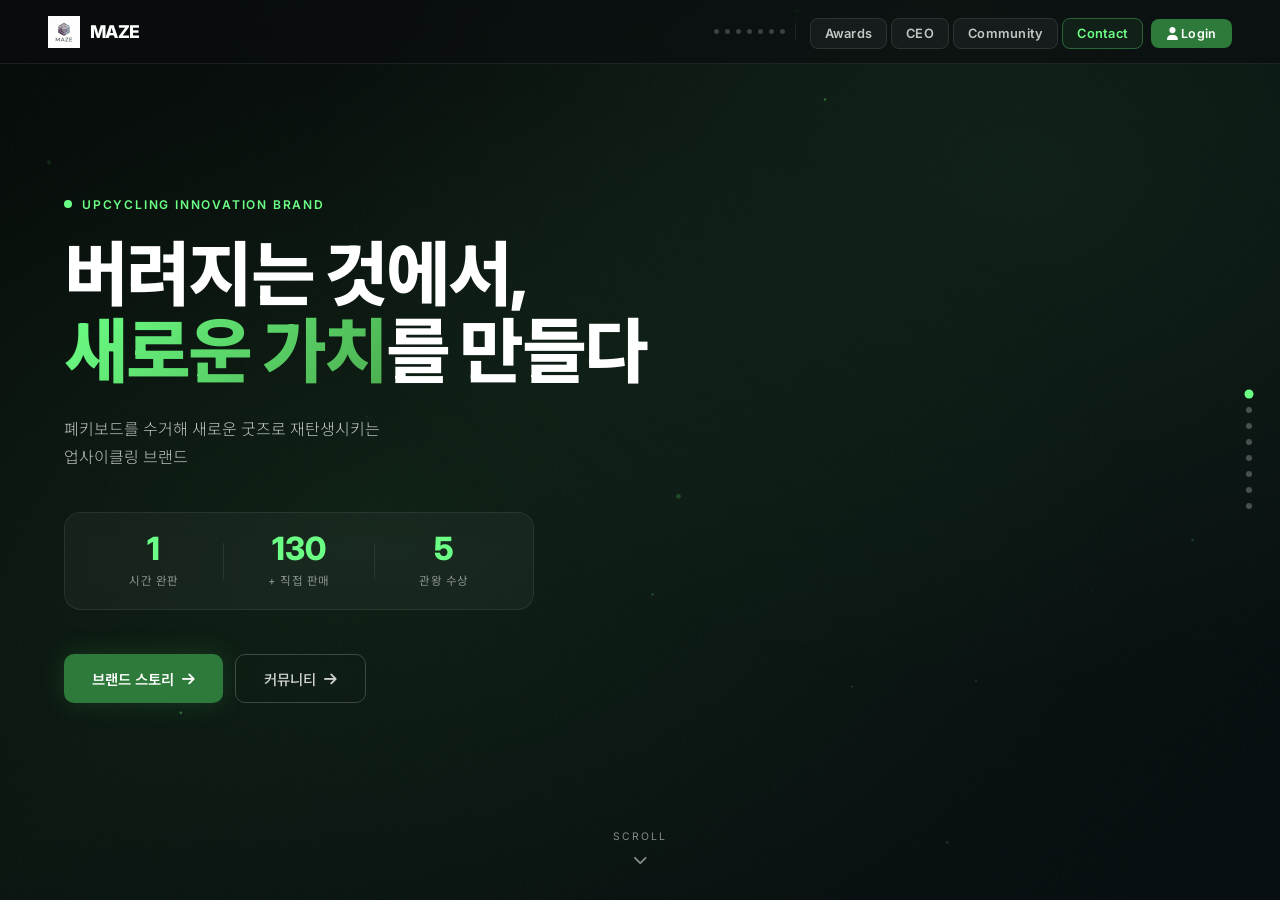
==== commit ca233061: "수정 Added lazy loading and decoding attributes to images for performance optimization." ====
--- a/index.html
+++ b/index.html
@@ -8,6 +8,9 @@
 <link href="https://fonts.googleapis.com/css2?family=Inter:wght@200;300;400;500;600;700;800;900&family=Noto+Sans+KR:wght@200;300;400;500;600;700;800&display=swap" rel="stylesheet"/>
 <link rel="stylesheet" href="https://cdn.jsdelivr.net/npm/@fortawesome/fontawesome-free@6.4.0/css/all.min.css"/>
 <link rel="stylesheet" href="css/style.css"/>
+<!-- 이미지 preload: 슬라이드 3~5에서 쓰이는 핵심 이미지 미리 로드 -->
+<link rel="preload" as="image" href="images/click-to-green.jpg"/>
+<link rel="preload" as="image" href="images/wonrse-keycap.jpg"/>
 </head>
 <body>
 
@@ -212,7 +215,8 @@
       </div>
       <div class="sol-right" data-anim="slideLeft">
         <div class="sol-image-wrap">
-          <img src="images/click-to-green.jpg" alt="Click to Green 키캡 키링"/>
+          <img src="images/click-to-green.jpg" alt="Click to Green 키캡 키링"
+               loading="lazy" decoding="async" width="700" height="525"/>
           <div class="sol-badge">
             <i class="fas fa-recycle"></i>
             <span>Waste → Value</span>
@@ -233,7 +237,12 @@
       <div class="prod-showcase" data-anim="fadeUp" data-delay="200">
         <div class="prod-main">
           <div class="prod-img-wrap">
-            <img src="images/click-to-green.jpg" alt="전북현대 키캡 키링"/>
+            <!-- 메인 제품 이미지: loading=eager (슬라이드 4 진입 시 즉시 렌더) -->
+            <img src="images/click-to-green.jpg"
+                 alt="폐키보드 업사이클 키캡 키링"
+                 loading="lazy"
+                 decoding="async"
+                 width="600" height="338"/>
           </div>
           <div class="prod-info">
             <span class="prod-badge">FLAGSHIP</span>
@@ -248,7 +257,13 @@
         </div>
         <div class="prod-sub-grid">
           <div class="prod-sub">
-            <img src="images/wonrse-keycap.jpg" alt="원광대학교 키캡 키링"/>
+            <div class="prod-sub-imgwrap">
+              <img src="images/wonrse-keycap.jpg"
+                   alt="원광대학교 키캡 키링"
+                   loading="lazy"
+                   decoding="async"
+                   width="200" height="180"/>
+            </div>
             <div class="ps-info">
               <span class="ps-tag">대학 납품</span>
               <h4>원광대 에디션</h4>
@@ -309,10 +324,12 @@
       <div class="proj-right" data-anim="slideLeft">
         <div class="proj-gallery">
           <div class="pg-main">
-            <img src="images/green-cycle-poster.jpg" alt="Green Cycle Poster"/>
+            <img src="images/green-cycle-poster.jpg" alt="Green Cycle Poster"
+                 loading="lazy" decoding="async" width="600" height="400"/>
           </div>
           <div class="pg-sub">
-            <img src="images/green-cycle-product.jpg" alt="Green Cycle Product"/>
+            <img src="images/green-cycle-product.jpg" alt="Green Cycle Product"
+                 loading="lazy" decoding="async" width="300" height="200"/>
           </div>
         </div>
       </div>
